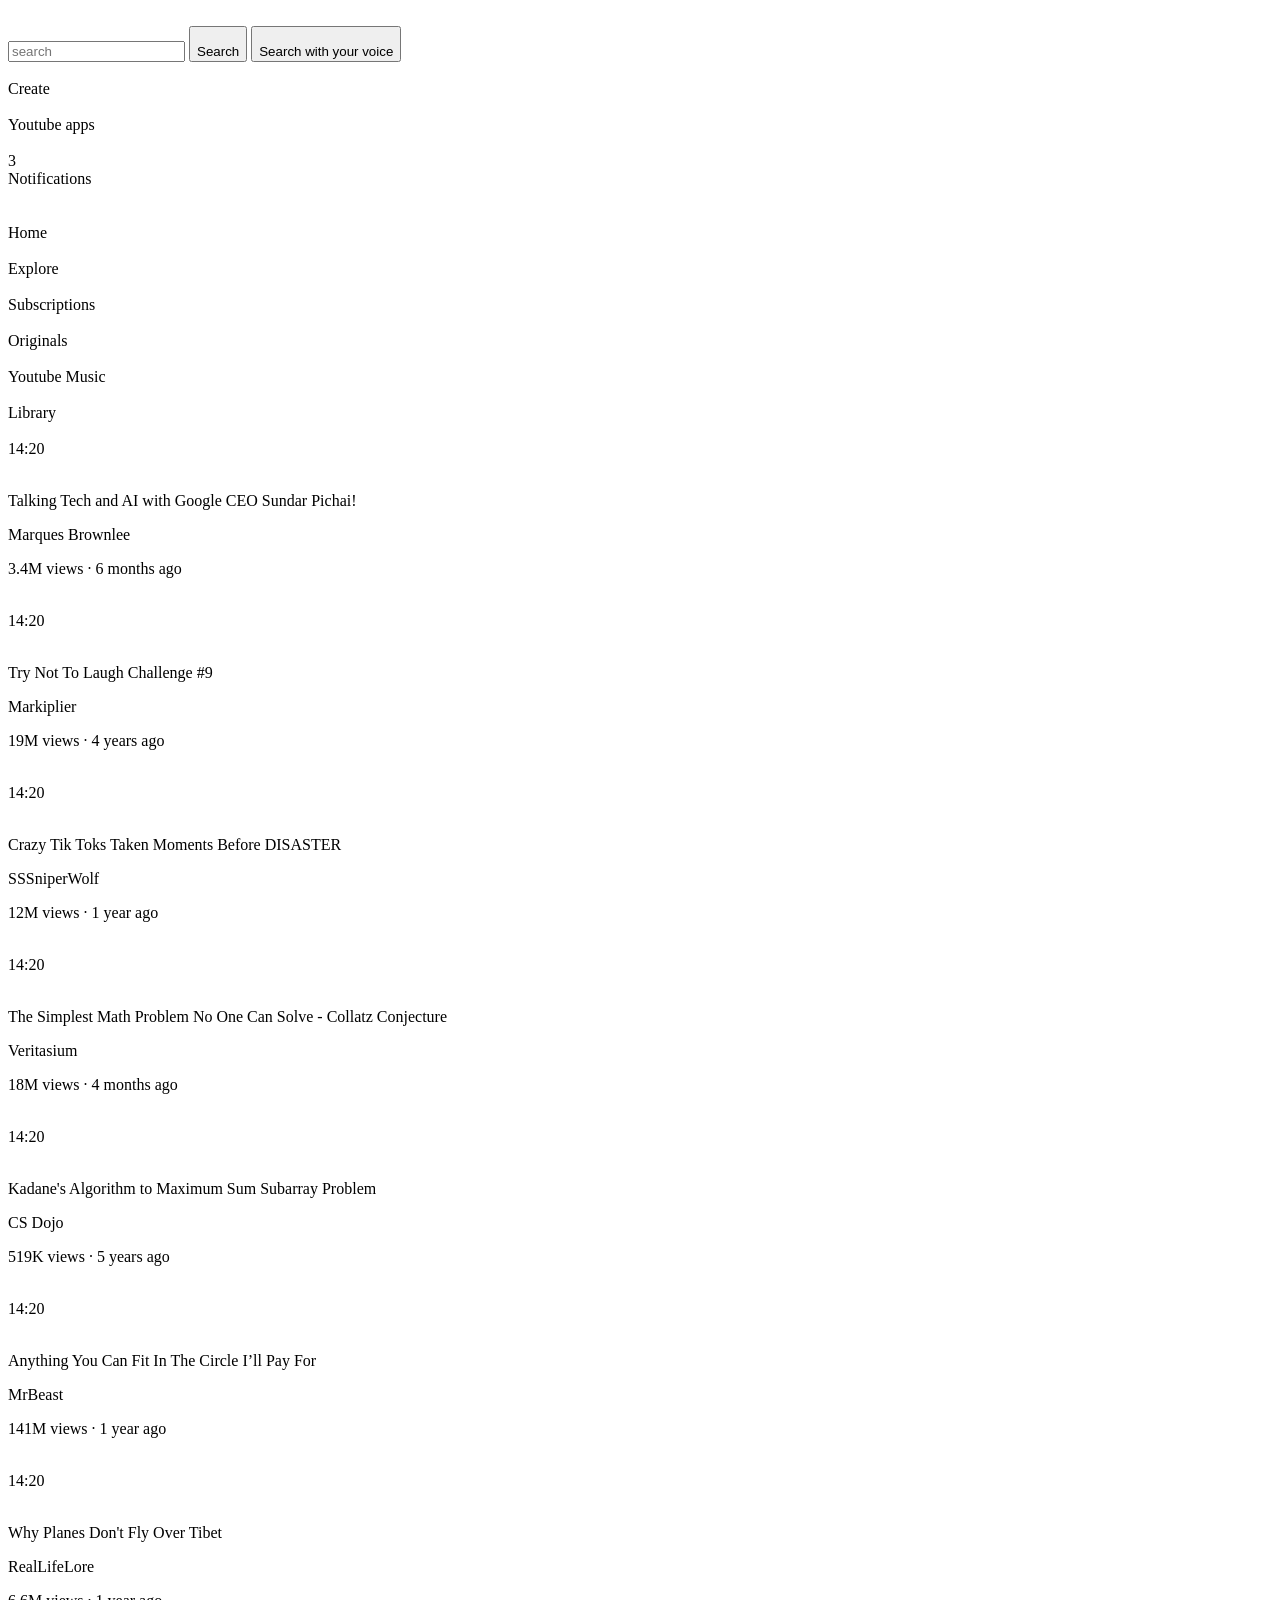
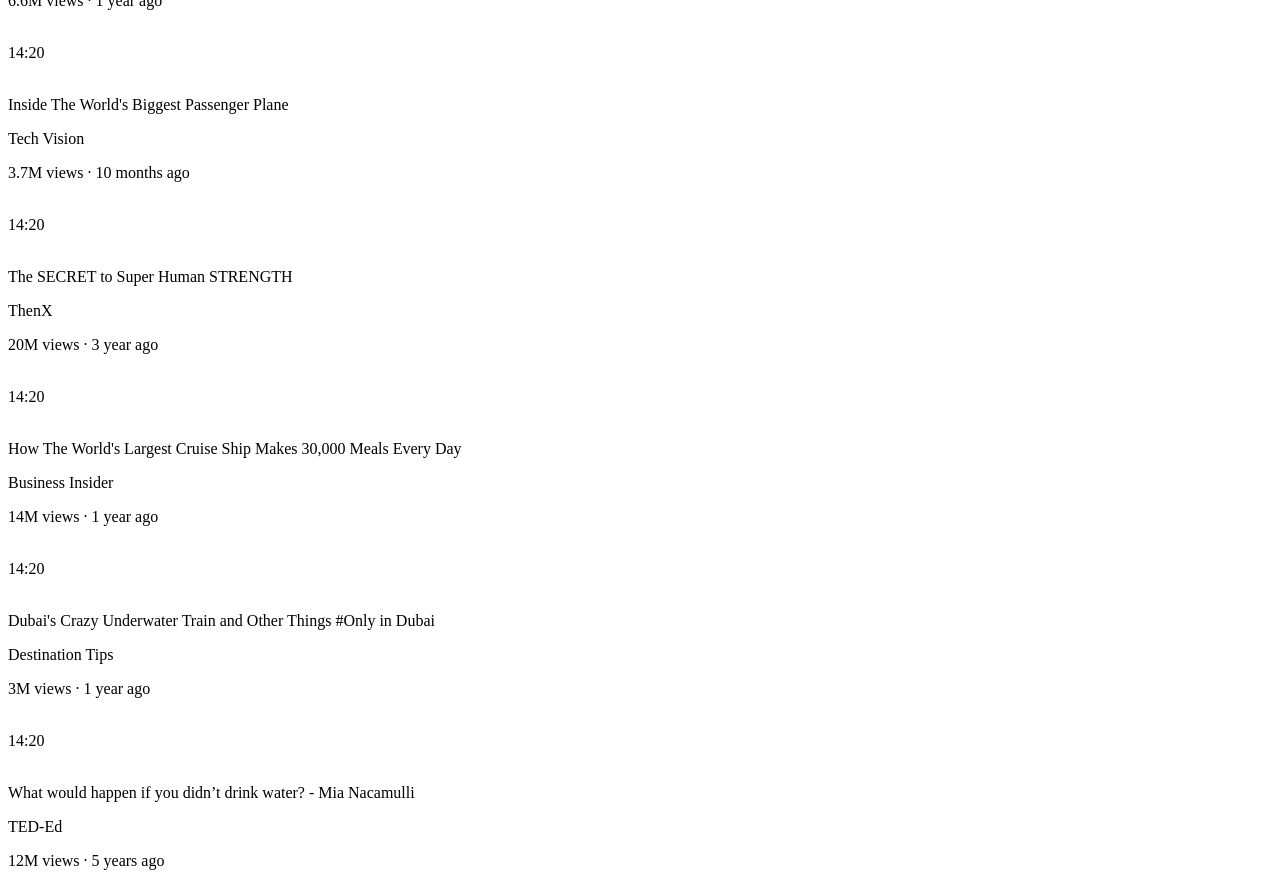
==== index.html @ f1353b2d "Add files via upload" ====
<!DOCTYPE html>
<html>
    <head><title>Youtube.com clone</title>
        
        <link rel="preconnect" href="https://fonts.gstatic.com" crossorigin>
        <link rel="preconnect" href="https://fonts.googleapis.com">
        <link href="https://fonts.googleapis.com/css2?family=Roboto:wght@400;500;700&display=swap" rel="stylesheet">
        <link rel="stylesheet" href="styles/general.css">
        <link rel="stylesheet" href="styles/header.css">
        <link rel="stylesheet" href="styles/video.css">
        <link rel="stylesheet" href="styles/sidebar.css">
    </head>
    <body>
        <div class="header">
            <div class="left-section">
                <img class="hamburger-menu" src="icons/hamburger-menu.svg" alt="">
                <img class="youtube-logo" src="icons/youtube-logo.svg" alt="">
            </div>
            <div class="middle-section">
                <input class="search-bar" type="text" placeholder="search">
                <button class="search-button">
                    <img class="search-icon" src="icons/search.svg" alt="">
                    <div class="tooltip">Search</div>
                </button>
                <button class="voice-search-button">
                    <img class="voice-search-icon" src="icons/voice-search-icon.svg" alt="">
                    <div class="tooltip">Search with your voice</div>
                </button>
            </div>
            <div class="right-section">
                <div class="upload-icon-container">
                    <img class="upload-icon" src="icons/upload.svg" alt="">
                    <div class="tooltip">Create</div>
                </div>
                <div class="youtube-apps-icon-container">
                    <img class="youtube-apps-icon" src="icons/youtube-apps.svg" alt="">
                    <div class="tooltip">Youtube apps</div>
                </div>
                <div class="notifications-icon-container">
                    <img class="notifications-icon" src="icons/notifications.svg" alt=""><div class="notifications-count">3</div>
                    <div class="tooltip">Notifications</div>
                </div>
                <img class="my-channel-icon" src="icons/my-channel.jpeg" alt="">
            </div>
        </div>

        <div class="sidebar">
            <div class="sidebar-link"><img src="icons/home.svg" alt=""><div>Home</div></div>
            <div class="sidebar-link"><img src="icons/explore.svg" alt=""><div>Explore</div></div>
            <div class="sidebar-link"><img src="icons/subscriptions.svg" alt=""><div>Subscriptions</div></div>
            <div class="sidebar-link"><img src="icons/originals.svg" alt=""><div>Originals</div></div>
            <div class="sidebar-link"><img src="icons/youtube-music.svg" alt=""><div>Youtube Music</div></div>
            <div class="sidebar-link"><img src="icons/library.svg" alt=""><div>Library</div></div>
        </div>


        <div class="video-grid">
            <div class="ved-preview">
                <div class="thumbnail-row">
                    <img class="thumbnail" src="thumbnails/thumbnail-1.webp" alt="">
                    <div class="video-time">14:20</div>
                </div>
                <div class="video-info-grid">
                    <div class="channel-picture">
                        <img class="profile-picture" src="channels-pictures/channel-1.jpeg" alt="">
                    </div>
                    <div class="ved-info">
                        <p class="ved-title">Talking Tech and AI with Google CEO Sundar Pichai!</p>
                        <p class="ved-author">Marques Brownlee</p>
                        <p class="ved-stats">3.4M views · 6 months ago</p>
                    </div>
                </div>
            </div>
            <div class="ved-preview">
                <div class="thumbnail-row">
                    <img class="thumbnail" src="thumbnails/thumbnail-2.webp" alt="">
                    <div class="video-time">14:20
                </div>
                </div>
                <div class="video-info-grid">
                    <div class="channel-picture">
                        <img class="profile-picture" src="channels-pictures/channel-2.jpeg" alt="">
                    </div>
                    <div class="ved-info">
                        <p class="ved-title">Try Not To Laugh Challenge #9</p>
                        <p class="ved-author">Markiplier</p>
            <p class="ved-stats">19M views · 4 years ago</p>
        </div>
    </div>
</div>
<div class="ved-preview">
    <div class="thumbnail-row">
        <img class="thumbnail" src="thumbnails/thumbnail-3.webp" alt="">
        <div class="video-time">14:20
    </div>
    </div>
    <div class="video-info-grid">
        <div class="channel-picture">
            <img class="profile-picture" src="channels-pictures/channel-3.jpeg" alt="">
        </div>
        <div class="ved-info">
            <p class="ved-title">Crazy Tik Toks Taken Moments Before DISASTER</p>
            <p class="ved-author">SSSniperWolf</p>
            <p class="ved-stats">12M views · 1 year ago</p>
        </div>
    </div>
</div>
<div class="ved-preview">
    <div class="thumbnail-row">
        <img class="thumbnail" src="thumbnails/thumbnail-4.webp" alt="">
        <div class="video-time">14:20
    </div>
    </div>
    <div class="video-info-grid">
        <div class="channel-picture">
            <img class="profile-picture" src="channels-pictures/channel-4.jpeg" alt="">
        </div>
        <div class="ved-info">
            <p class="ved-title">The Simplest Math Problem No One Can Solve - Collatz Conjecture</p>
            <p class="ved-author">Veritasium</p>
            <p class="ved-stats">18M views · 4 months ago</p>
        </div>
    </div>
</div>
<div class="ved-preview">
    <div class="thumbnail-row">
        <img class="thumbnail" src="thumbnails/thumbnail-5.webp" alt="">
        <div class="video-time">14:20
    </div>
    </div>
    <div class="video-info-grid">
        <div class="channel-picture">
            <img class="profile-picture" src="channels-pictures/channel-5.jpeg" alt="">
        </div>
        <div class="ved-info">
            <p class="ved-title">Kadane's Algorithm to Maximum Sum Subarray Problem</p>
            <p class="ved-author">CS Dojo</p>
            <p class="ved-stats">519K views · 5 years ago</p>
        </div>
    </div>
</div>
<div class="ved-preview">
    <div class="thumbnail-row">
        <img class="thumbnail" src="thumbnails/thumbnail-6.webp" alt="">
        <div class="video-time">14:20
    </div>
    </div>
    <div class="video-info-grid">
        <div class="channel-picture">
            <img class="profile-picture" src="channels-pictures/channel-6.jpeg" alt="">
        </div>
        <div class="ved-info">
            <p class="ved-title">Anything You Can Fit In The Circle I’ll Pay For</p>
            <p class="ved-author">MrBeast</p>
            <p class="ved-stats">141M views · 1 year ago</p>
        </div>
    </div>
</div>
<div class="ved-preview">
    <div class="thumbnail-row">
        <img class="thumbnail" src="thumbnails/thumbnail-7.webp" alt="">
        <div class="video-time">14:20
    </div>
    </div>
    <div class="video-info-grid">
        <div class="channel-picture">
            <img class="profile-picture" src="channels-pictures/channel-7.jpeg" alt="">
        </div>
        <div class="ved-info">
            <p class="ved-title">Why Planes Don't Fly Over Tibet</p>
            <p class="ved-author">RealLifeLore</p>
            <p class="ved-stats">6.6M views · 1 year ago</p>
        </div>
    </div>
</div>
<div class="ved-preview">
    <div class="thumbnail-row">
        <img class="thumbnail" src="thumbnails/thumbnail-8.webp" alt="">
        <div class="video-time">14:20
    </div>
    </div>
    <div class="video-info-grid">
        <div class="channel-picture">
            <img class="profile-picture" src="channels-pictures/channel-8.jpeg" alt="">
        </div>
        <div class="ved-info">
            <p class="ved-title">Inside The World's Biggest Passenger Plane</p>
            <p class="ved-author">Tech Vision</p>
            <p class="ved-stats">3.7M views · 10 months ago</p>
        </div>
    </div>
</div>
<div class="ved-preview">
    <div class="thumbnail-row">
        <img class="thumbnail" src="thumbnails/thumbnail-9.webp" alt="">
        <div class="video-time">14:20
    </div>
    </div>
    <div class="video-info-grid">
        <div class="channel-picture">
            <img class="profile-picture" src="channels-pictures/channel-9.jpeg" alt="">
        </div>
        <div class="ved-info">
            <p class="ved-title">The SECRET to Super Human STRENGTH</p>
            <p class="ved-author">ThenX</p>
            <p class="ved-stats">20M views · 3 year ago</p>
        </div>
    </div>
</div>
<div class="ved-preview">
    <div class="thumbnail-row">
        <img class="thumbnail" src="thumbnails/thumbnail-10.webp" alt="">
        <div class="video-time">14:20
    </div>
    </div>
    <div class="video-info-grid">
        <div class="channel-picture">
            <img class="profile-picture" src="channels-pictures/channel-10.jpeg" alt="">
        </div>
        <div class="ved-info">
            <p class="ved-title">How The World's Largest Cruise Ship Makes 30,000 Meals Every Day</p>
            <p class="ved-author">Business Insider</p>
            <p class="ved-stats">14M views · 1 year ago</p>
        </div>
    </div>
</div>
<div class="ved-preview">
    <div class="thumbnail-row">
        <img class="thumbnail" src="thumbnails/thumbnail-11.webp" alt="">
        <div class="video-time">14:20
    </div>
    </div>
    <div class="video-info-grid">
        <div class="channel-picture">
            <img class="profile-picture" src="channels-pictures/channel-11.jpeg" alt="">
        </div>
        <div class="ved-info">
            <p class="ved-title">Dubai's Crazy Underwater Train and Other Things #Only in Dubai</p>
            <p class="ved-author">Destination Tips</p>
            <p class="ved-stats">3M views · 1 year ago</p>
        </div>
    </div>
</div>
<div class="ved-preview">
    <div class="thumbnail-row">
        <img class="thumbnail" src="thumbnails/thumbnail-12.webp" alt="">
        <div class="video-time">14:20
    </div>
    </div>
    <div class="video-info-grid">
        <div class="channel-picture">
            <img class="profile-picture" src="channels-pictures/channel-12.jpeg" alt="">
        </div>
        <div class="ved-info">
            <p class="ved-title">What would happen if you didn’t drink water? - Mia Nacamulli</p>
            <p class="ved-author">TED-Ed</p>
            <p class="ved-stats">12M views · 5 years ago</p>
        </div>
    </div>
</div>
</div>
    </body>
</html>
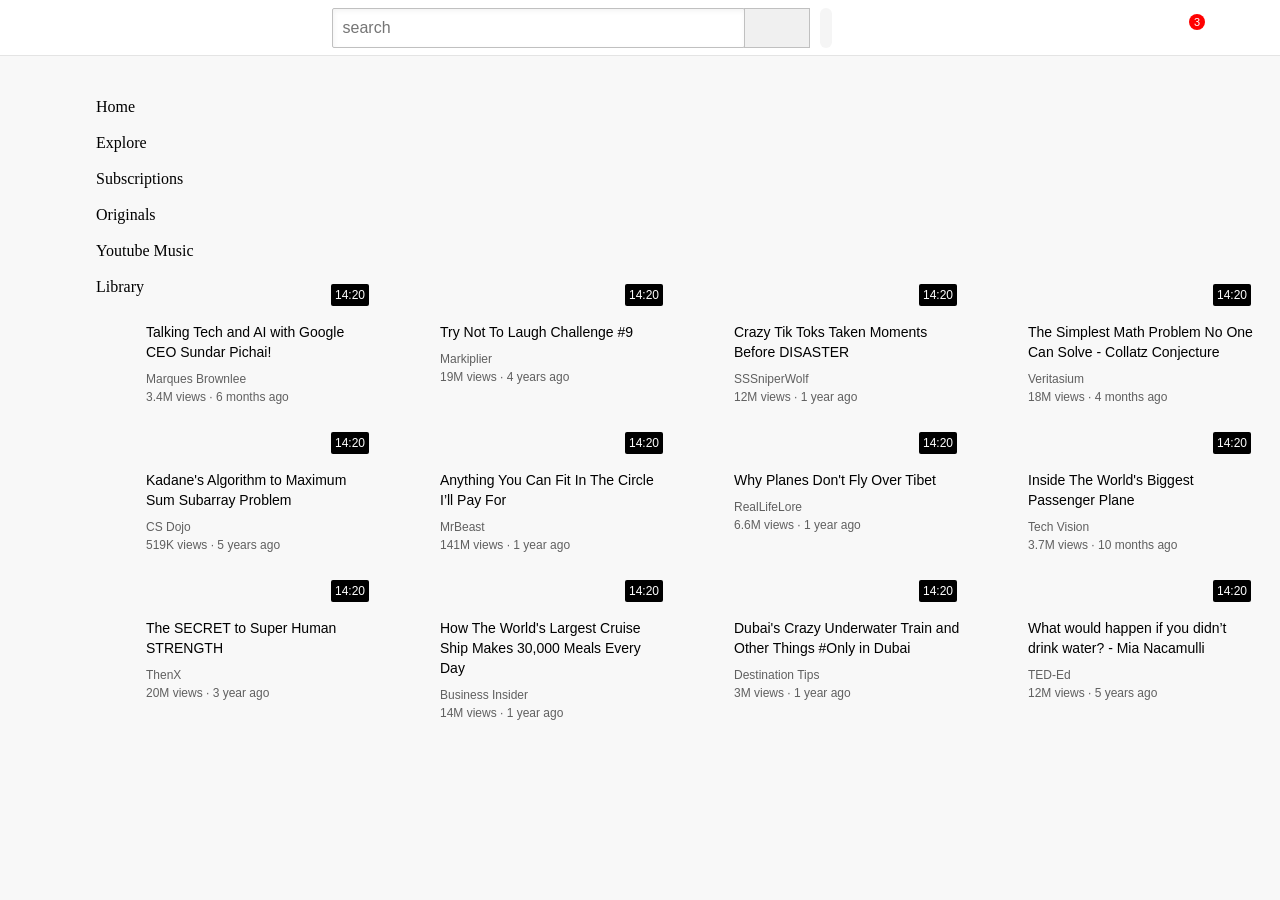
==== commit 86472a5e: "Update index.html" ====
--- a/index.html
+++ b/index.html
@@ -5,9 +5,9 @@
         <link rel="preconnect" href="https://fonts.gstatic.com" crossorigin>
         <link rel="preconnect" href="https://fonts.googleapis.com">
         <link href="https://fonts.googleapis.com/css2?family=Roboto:wght@400;500;700&display=swap" rel="stylesheet">
-        <link rel="stylesheet" href="styles/general.css">
-        <link rel="stylesheet" href="styles/header.css">
-        <link rel="stylesheet" href="styles/video.css">
+        <link rel="stylesheet" href="Style/general.css">
+        <link rel="stylesheet" href="Style/header.css">
+        <link rel="stylesheet" href="Style/video.css">
         <link rel="stylesheet" href="styles/sidebar.css">
     </head>
     <body>
@@ -260,4 +260,4 @@
 </div>
 </div>
     </body>
-</html>+</html>
--- a/Style/general.css
+++ b/Style/general.css
@@ -0,0 +1,12 @@
+p{
+    font-family: Roboto, Arial;
+    margin-top: 0;
+    margin-bottom: 0;
+}
+body{
+    margin: 0;
+    padding-top: 80px;
+    padding-left: 96px;
+    padding-right: 24px;
+    background-color: rgb(248, 248, 248);
+}
--- a/Style/header.css
+++ b/Style/header.css
@@ -0,0 +1,135 @@
+.header{
+    height: 55px;
+    display: flex;
+    flex-direction: row;
+    justify-content: space-between;
+    position: fixed;
+    top: 0;
+    left: 0;
+    right: 0;
+    z-index: 100;
+    background-color: white;
+    border-bottom-width: 1px;
+    border-bottom-style: solid;
+    border-bottom-color: rgb(228, 228, 228);
+}
+.left-section{
+    display: flex;
+    align-items: center;
+}
+.hamburger-menu{
+    height: 24px;
+    margin-left: 24px;
+    margin-right: 24px;
+}
+.youtube-logo{
+    height: 20px;
+}
+.middle-section{
+    flex: 1;
+    margin-left: 70px;
+    margin-right: 35px;
+    max-width: 500px;
+    display: flex;
+    align-items: center;
+}
+.search-bar{
+    flex: 1;
+    height: 36px;
+    padding-left: 10px;
+    font-size: 16px;
+    border-width: 1px;
+    border-style: solid;
+    border-color: rgb(192,192,192);
+    border-radius: 2px;
+    box-shadow: inset 1px 2px 5px rgba(0,0,0,0.05);
+    width: 0;
+}
+.search-bar::placeholder{
+    font-family: Roboto, Arial;
+    font-size: 16px;
+}
+.search-button{
+    height: 40px;
+    width: 66px;
+    background-color: rgb(240, 240, 240);
+    border-width: 1px;
+    border-style: solid;
+    border-color: rgb(192,192,192);
+    margin-left: -1px;
+    margin-right: 10px;
+
+}
+
+.search-button, .voice-search-button, .upload-icon-container, .youtube-apps-icon-container, .notifications-icon-container{
+    display: flex;
+    justify-content: center;
+    align-items: center;
+    position: relative;
+}
+.search-button .tooltip, .voice-search-button .tooltip, .upload-icon-container .tooltip, .youtube-apps-icon-container .tooltip, .notifications-icon-container .tooltip{
+    font-family: Roboto, Arial;
+    position: absolute;
+    background-color: gray;
+    color: white;
+    padding: 4px 8px 4px 8px;
+    border-radius: 2px;
+    font-size: 12px;
+    bottom: -30px;
+    opacity: 0;
+    transition: opacity 0.15s;
+    pointer-events: none;
+    white-space: nowrap;
+}
+.search-button:hover .tooltip, .voice-search-button:hover .tooltip, .upload-icon-container:hover .tooltip, .youtube-apps-icon-container:hover .tooltip, .notifications-icon-container:hover .tooltip{
+    opacity: 1;
+
+}
+.search-icon{
+    height: 25px;
+}
+.voice-search-button{
+    height: 40px;
+    height: 40px;
+    border-radius: 20px;
+    border: none;
+    background-color: rgb(245, 245, 245);
+}
+.voice-search-icon{
+    height: 24px;
+}
+.right-section{
+    width: 180px;
+    margin-right: 20px;
+    display: flex;
+    align-items: center;
+    justify-content: space-between;
+    flex-shrink: 0;
+}
+.upload-icon{
+    height: 24px;
+}
+.youtube-apps-icon{
+    height: 24px;
+}
+.notifications-icon{
+    height: 24px;
+}
+.notifications-icon-container{
+    position: relative;
+}
+.notifications-count{
+    position: absolute;
+    top: -2px;
+    right: -5px;
+    background-color: red;
+    color: white;
+    font-family: Roboto, Arial;
+    font-size: 11px;
+    padding: 2px 5px 2px 5px;
+    border-radius: 10px;
+}
+.my-channel-icon{
+    height: 32px;
+    border-radius: 16px;
+}
--- a/Style/video.css
+++ b/Style/video.css
@@ -0,0 +1,63 @@
+.thumbnail{
+    width: 100%;
+}
+.ved-title{
+    margin-top: 0;
+    font-size: 14px;
+    font-weight: 500;
+    line-height: 20px;
+    margin-bottom: 10px;
+}
+.video-info-grid{
+    display: grid;
+    grid-template-columns: 50px 1fr;
+}
+.profile-picture{
+    width: 36px;
+    border-radius: 50px;
+}
+.thumbnail-row{
+    margin-bottom: 8px;
+    position: relative;
+}
+.ved-author{
+    margin-bottom: 4px;
+}
+.ved-author,
+.ved-stats{
+    font-size: 12px;
+    color: rgb(96, 96, 96);
+}
+.video-grid{
+    display: grid;
+    grid-template-columns: 1fr 1fr 1fr ;
+    column-gap: 16px;
+    row-gap: 40px;
+}
+@media(max-width: 750px){
+    .video-grid{
+        grid-template-columns: 1fr 1fr ;
+    }
+}
+@media(max-width: 751px) and (min-width: 999px){
+    .video-grid{
+        grid-template-columns: 1fr 1fr 1fr ;
+    }
+}
+@media (min-width: 1000px){
+    .video-grid{
+        grid-template-columns: 1fr 1fr 1fr 1fr;
+    }
+}
+.video-time{
+    font-family: Roboto, Arial;
+    font-size: 12px;
+    font-weight: 500;
+    padding: 4px 4px 4px 4px;
+    border-radius: 2px;
+    background-color: black;
+    color: white;
+    position: absolute;
+    bottom: 8px;
+    right: 5px;
+}
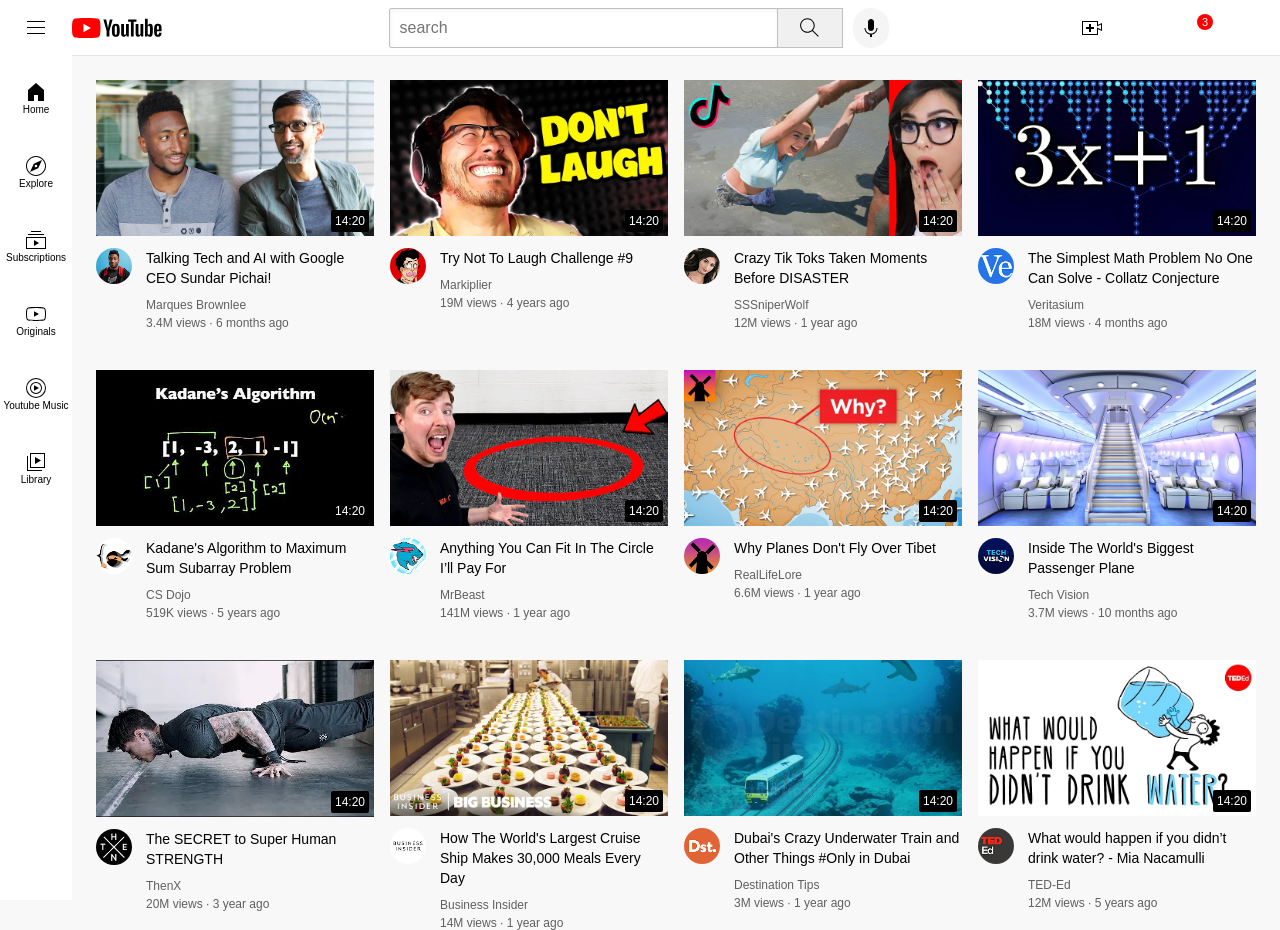
==== commit f3e04948: "Update index.html" ====
--- a/index.html
+++ b/index.html
@@ -8,28 +8,28 @@
         <link rel="stylesheet" href="Style/general.css">
         <link rel="stylesheet" href="Style/header.css">
         <link rel="stylesheet" href="Style/video.css">
-        <link rel="stylesheet" href="styles/sidebar.css">
+        <link rel="stylesheet" href="Style/sidebar.css">
     </head>
     <body>
         <div class="header">
             <div class="left-section">
-                <img class="hamburger-menu" src="icons/hamburger-menu.svg" alt="">
-                <img class="youtube-logo" src="icons/youtube-logo.svg" alt="">
+                <img class="hamburger-menu" src="Icons/hamburger-menu.svg" alt="">
+                <img class="youtube-logo" src="Icons/youtube-logo.svg" alt="">
             </div>
             <div class="middle-section">
                 <input class="search-bar" type="text" placeholder="search">
                 <button class="search-button">
-                    <img class="search-icon" src="icons/search.svg" alt="">
+                    <img class="search-icon" src="Icons/search.svg" alt="">
                     <div class="tooltip">Search</div>
                 </button>
                 <button class="voice-search-button">
-                    <img class="voice-search-icon" src="icons/voice-search-icon.svg" alt="">
+                    <img class="voice-search-icon" src="Icons/voice-search-icon.svg" alt="">
                     <div class="tooltip">Search with your voice</div>
                 </button>
             </div>
             <div class="right-section">
                 <div class="upload-icon-container">
-                    <img class="upload-icon" src="icons/upload.svg" alt="">
+                    <img class="upload-icon" src="Icons/upload.svg" alt="">
                     <div class="tooltip">Create</div>
                 </div>
                 <div class="youtube-apps-icon-container">
@@ -45,24 +45,24 @@
         </div>
 
         <div class="sidebar">
-            <div class="sidebar-link"><img src="icons/home.svg" alt=""><div>Home</div></div>
-            <div class="sidebar-link"><img src="icons/explore.svg" alt=""><div>Explore</div></div>
-            <div class="sidebar-link"><img src="icons/subscriptions.svg" alt=""><div>Subscriptions</div></div>
-            <div class="sidebar-link"><img src="icons/originals.svg" alt=""><div>Originals</div></div>
-            <div class="sidebar-link"><img src="icons/youtube-music.svg" alt=""><div>Youtube Music</div></div>
-            <div class="sidebar-link"><img src="icons/library.svg" alt=""><div>Library</div></div>
+            <div class="sidebar-link"><img src="Icons/home.svg" alt=""><div>Home</div></div>
+            <div class="sidebar-link"><img src="Icons/explore.svg" alt=""><div>Explore</div></div>
+            <div class="sidebar-link"><img src="Icons/subscriptions.svg" alt=""><div>Subscriptions</div></div>
+            <div class="sidebar-link"><img src="Icons/originals.svg" alt=""><div>Originals</div></div>
+            <div class="sidebar-link"><img src="Icons/youtube-music.svg" alt=""><div>Youtube Music</div></div>
+            <div class="sidebar-link"><img src="Icons/library.svg" alt=""><div>Library</div></div>
         </div>
 
 
         <div class="video-grid">
             <div class="ved-preview">
                 <div class="thumbnail-row">
-                    <img class="thumbnail" src="thumbnails/thumbnail-1.webp" alt="">
+                    <img class="thumbnail" src="Thumbnails/thumbnail-1.webp" alt="">
                     <div class="video-time">14:20</div>
                 </div>
                 <div class="video-info-grid">
                     <div class="channel-picture">
-                        <img class="profile-picture" src="channels-pictures/channel-1.jpeg" alt="">
+                        <img class="profile-picture" src="Channels-pictures/channel-1.jpeg" alt="">
                     </div>
                     <div class="ved-info">
                         <p class="ved-title">Talking Tech and AI with Google CEO Sundar Pichai!</p>
@@ -73,13 +73,13 @@
             </div>
             <div class="ved-preview">
                 <div class="thumbnail-row">
-                    <img class="thumbnail" src="thumbnails/thumbnail-2.webp" alt="">
+                    <img class="thumbnail" src="Thumbnails/thumbnail-2.webp" alt="">
                     <div class="video-time">14:20
                 </div>
                 </div>
                 <div class="video-info-grid">
                     <div class="channel-picture">
-                        <img class="profile-picture" src="channels-pictures/channel-2.jpeg" alt="">
+                        <img class="profile-picture" src="Channels-pictures/channel-2.jpeg" alt="">
                     </div>
                     <div class="ved-info">
                         <p class="ved-title">Try Not To Laugh Challenge #9</p>
@@ -90,13 +90,13 @@
 </div>
 <div class="ved-preview">
     <div class="thumbnail-row">
-        <img class="thumbnail" src="thumbnails/thumbnail-3.webp" alt="">
-        <div class="video-time">14:20
-    </div>
-    </div>
-    <div class="video-info-grid">
-        <div class="channel-picture">
-            <img class="profile-picture" src="channels-pictures/channel-3.jpeg" alt="">
+        <img class="thumbnail" src="Thumbnails/thumbnail-3.webp" alt="">
+        <div class="video-time">14:20
+    </div>
+    </div>
+    <div class="video-info-grid">
+        <div class="channel-picture">
+            <img class="profile-picture" src="Channels-pictures/channel-3.jpeg" alt="">
         </div>
         <div class="ved-info">
             <p class="ved-title">Crazy Tik Toks Taken Moments Before DISASTER</p>
@@ -107,13 +107,13 @@
 </div>
 <div class="ved-preview">
     <div class="thumbnail-row">
-        <img class="thumbnail" src="thumbnails/thumbnail-4.webp" alt="">
-        <div class="video-time">14:20
-    </div>
-    </div>
-    <div class="video-info-grid">
-        <div class="channel-picture">
-            <img class="profile-picture" src="channels-pictures/channel-4.jpeg" alt="">
+        <img class="thumbnail" src="Thumbnails/thumbnail-4.webp" alt="">
+        <div class="video-time">14:20
+    </div>
+    </div>
+    <div class="video-info-grid">
+        <div class="channel-picture">
+            <img class="profile-picture" src="Channels-pictures/channel-4.jpeg" alt="">
         </div>
         <div class="ved-info">
             <p class="ved-title">The Simplest Math Problem No One Can Solve - Collatz Conjecture</p>
@@ -124,13 +124,13 @@
 </div>
 <div class="ved-preview">
     <div class="thumbnail-row">
-        <img class="thumbnail" src="thumbnails/thumbnail-5.webp" alt="">
-        <div class="video-time">14:20
-    </div>
-    </div>
-    <div class="video-info-grid">
-        <div class="channel-picture">
-            <img class="profile-picture" src="channels-pictures/channel-5.jpeg" alt="">
+        <img class="thumbnail" src="Thumbnails/thumbnail-5.webp" alt="">
+        <div class="video-time">14:20
+    </div>
+    </div>
+    <div class="video-info-grid">
+        <div class="channel-picture">
+            <img class="profile-picture" src="Channels-pictures/channel-5.jpeg" alt="">
         </div>
         <div class="ved-info">
             <p class="ved-title">Kadane's Algorithm to Maximum Sum Subarray Problem</p>
@@ -141,13 +141,13 @@
 </div>
 <div class="ved-preview">
     <div class="thumbnail-row">
-        <img class="thumbnail" src="thumbnails/thumbnail-6.webp" alt="">
-        <div class="video-time">14:20
-    </div>
-    </div>
-    <div class="video-info-grid">
-        <div class="channel-picture">
-            <img class="profile-picture" src="channels-pictures/channel-6.jpeg" alt="">
+        <img class="thumbnail" src="Thumbnails/thumbnail-6.webp" alt="">
+        <div class="video-time">14:20
+    </div>
+    </div>
+    <div class="video-info-grid">
+        <div class="channel-picture">
+            <img class="profile-picture" src="Channels-pictures/channel-6.jpeg" alt="">
         </div>
         <div class="ved-info">
             <p class="ved-title">Anything You Can Fit In The Circle I’ll Pay For</p>
@@ -158,13 +158,13 @@
 </div>
 <div class="ved-preview">
     <div class="thumbnail-row">
-        <img class="thumbnail" src="thumbnails/thumbnail-7.webp" alt="">
-        <div class="video-time">14:20
-    </div>
-    </div>
-    <div class="video-info-grid">
-        <div class="channel-picture">
-            <img class="profile-picture" src="channels-pictures/channel-7.jpeg" alt="">
+        <img class="thumbnail" src="Thumbnails/thumbnail-7.webp" alt="">
+        <div class="video-time">14:20
+    </div>
+    </div>
+    <div class="video-info-grid">
+        <div class="channel-picture">
+            <img class="profile-picture" src="Channels-pictures/channel-7.jpeg" alt="">
         </div>
         <div class="ved-info">
             <p class="ved-title">Why Planes Don't Fly Over Tibet</p>
@@ -175,13 +175,13 @@
 </div>
 <div class="ved-preview">
     <div class="thumbnail-row">
-        <img class="thumbnail" src="thumbnails/thumbnail-8.webp" alt="">
-        <div class="video-time">14:20
-    </div>
-    </div>
-    <div class="video-info-grid">
-        <div class="channel-picture">
-            <img class="profile-picture" src="channels-pictures/channel-8.jpeg" alt="">
+        <img class="thumbnail" src="Thumbnails/thumbnail-8.webp" alt="">
+        <div class="video-time">14:20
+    </div>
+    </div>
+    <div class="video-info-grid">
+        <div class="channel-picture">
+            <img class="profile-picture" src="Channels-pictures/channel-8.jpeg" alt="">
         </div>
         <div class="ved-info">
             <p class="ved-title">Inside The World's Biggest Passenger Plane</p>
@@ -192,13 +192,13 @@
 </div>
 <div class="ved-preview">
     <div class="thumbnail-row">
-        <img class="thumbnail" src="thumbnails/thumbnail-9.webp" alt="">
-        <div class="video-time">14:20
-    </div>
-    </div>
-    <div class="video-info-grid">
-        <div class="channel-picture">
-            <img class="profile-picture" src="channels-pictures/channel-9.jpeg" alt="">
+        <img class="thumbnail" src="Thumbnails/thumbnail-9.webp" alt="">
+        <div class="video-time">14:20
+    </div>
+    </div>
+    <div class="video-info-grid">
+        <div class="channel-picture">
+            <img class="profile-picture" src="Channels-pictures/channel-9.jpeg" alt="">
         </div>
         <div class="ved-info">
             <p class="ved-title">The SECRET to Super Human STRENGTH</p>
@@ -209,13 +209,13 @@
 </div>
 <div class="ved-preview">
     <div class="thumbnail-row">
-        <img class="thumbnail" src="thumbnails/thumbnail-10.webp" alt="">
-        <div class="video-time">14:20
-    </div>
-    </div>
-    <div class="video-info-grid">
-        <div class="channel-picture">
-            <img class="profile-picture" src="channels-pictures/channel-10.jpeg" alt="">
+        <img class="thumbnail" src="Thumbnails/thumbnail-10.webp" alt="">
+        <div class="video-time">14:20
+    </div>
+    </div>
+    <div class="video-info-grid">
+        <div class="channel-picture">
+            <img class="profile-picture" src="Channels-pictures/channel-10.jpeg" alt="">
         </div>
         <div class="ved-info">
             <p class="ved-title">How The World's Largest Cruise Ship Makes 30,000 Meals Every Day</p>
@@ -226,13 +226,13 @@
 </div>
 <div class="ved-preview">
     <div class="thumbnail-row">
-        <img class="thumbnail" src="thumbnails/thumbnail-11.webp" alt="">
-        <div class="video-time">14:20
-    </div>
-    </div>
-    <div class="video-info-grid">
-        <div class="channel-picture">
-            <img class="profile-picture" src="channels-pictures/channel-11.jpeg" alt="">
+        <img class="thumbnail" src="Thumbnails/thumbnail-11.webp" alt="">
+        <div class="video-time">14:20
+    </div>
+    </div>
+    <div class="video-info-grid">
+        <div class="channel-picture">
+            <img class="profile-picture" src="Channels-pictures/channel-11.jpeg" alt="">
         </div>
         <div class="ved-info">
             <p class="ved-title">Dubai's Crazy Underwater Train and Other Things #Only in Dubai</p>
@@ -243,13 +243,13 @@
 </div>
 <div class="ved-preview">
     <div class="thumbnail-row">
-        <img class="thumbnail" src="thumbnails/thumbnail-12.webp" alt="">
-        <div class="video-time">14:20
-    </div>
-    </div>
-    <div class="video-info-grid">
-        <div class="channel-picture">
-            <img class="profile-picture" src="channels-pictures/channel-12.jpeg" alt="">
+        <img class="thumbnail" src="Thumbnails/thumbnail-12.webp" alt="">
+        <div class="video-time">14:20
+    </div>
+    </div>
+    <div class="video-info-grid">
+        <div class="channel-picture">
+            <img class="profile-picture" src="Channels-pictures/channel-12.jpeg" alt="">
         </div>
         <div class="ved-info">
             <p class="ved-title">What would happen if you didn’t drink water? - Mia Nacamulli</p>
--- a/Style/sidebar.css
+++ b/Style/sidebar.css
@@ -0,0 +1,29 @@
+.sidebar{
+    position: fixed;
+    left: 0;
+    bottom: 0;
+    top: 55px;
+    background-color: white;
+    width: 72px;
+    z-index: 200;
+    padding-top: 5px;
+}
+.sidebar-link{
+    height: 74px;
+    display: flex;
+    justify-content: center;
+    align-items: center;
+    flex-direction: column;
+    cursor: pointer;
+}
+.sidebar-link:hover{
+    background-color: rgb(238, 236, 236);
+}
+.sidebar-link img{
+    height: 24px;
+    border-bottom: 4px;
+}
+.sidebar-link div{
+    font-family: Roboto, Arial;
+    font-size: 10px;
+}
